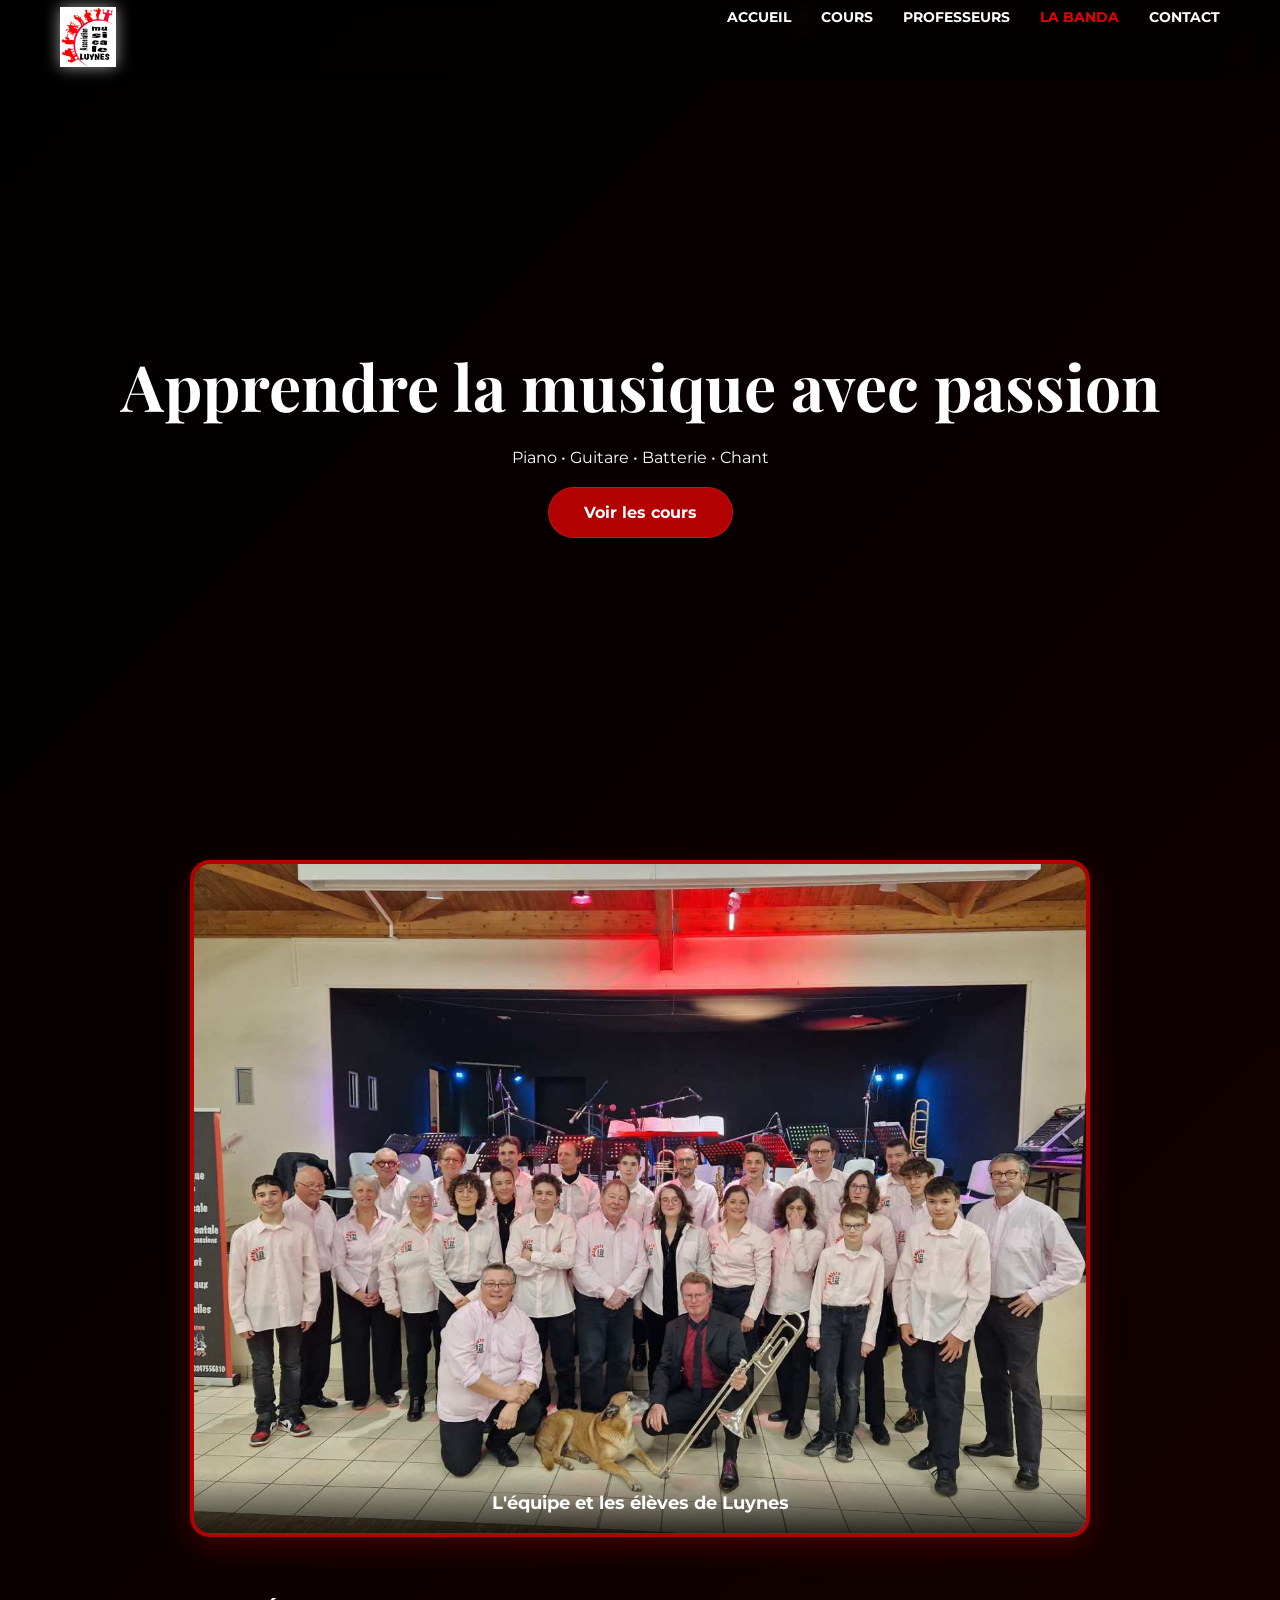
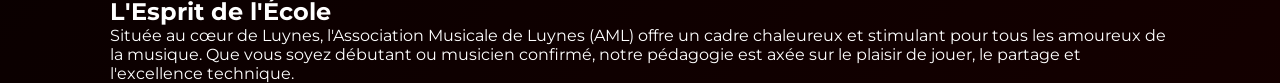
==== index.html @ e37747b6 "Add files via upload" ====
<!DOCTYPE html>
<html lang="fr">
<head>
    <meta charset="UTF-8">
    <meta name="viewport" content="width=device-width, initial-scale=1.0">
    <title>Accueil | Ecole de Musique de Luynes</title>
    <link rel="stylesheet" href="style.css">
    <link href="https://fonts.googleapis.com/css2?family=Montserrat:wght@300;400;700&family=Playfair+Display:wght@700&display=swap" rel="stylesheet">
</head>
<body>
    <div id="music-background"></div>
    
    <nav class="navbar">
        <div class="nav-container">
            <a href="index.html" class="logo">
    <img src="logo.jpg" alt="Logo AML Luynes">
</a>
            <div class="menu-toggle" id="mobile-menu">
                <span class="bar"></span>
                <span class="bar"></span>
                <span class="bar"></span>
            </div>
          <ul class="nav-links">
    <li><a href="index.html">Accueil</a></li>
    <li><a href="cours.html">Cours</a></li>
    <li><a href="professeurs.html">Professeurs</a></li>
    <li><a href="banda.html" class="active">La Banda</a></li> <!-- Nouveau -->
    <li><a href="contact.html">Contact</a></li>
</ul>
        </div>
    </nav>

    <header class="hero">
        <div class="hero-content">
            <h1>Apprendre la musique avec passion</h1>
            <p>Piano • Guitare • Batterie • Chant</p>
            <a href="cours.html" class="btn">Voir les cours</a>
        </div>
    </header>
<!-- Section Photo de Groupe -->
<section class="group-section">
    <div class="container">
        <div class="group-photo-wrapper">
            <!-- Remplacez 'groupe.jpg' par le nom de votre photo -->
            <img src="groupe.jpg" alt="photo de groupe" class="group-img-placeholder">
            <div class="photo-overlay">
                <span>L'équipe et les élèves de Luynes</span>
            </div>
        </div>
    </div>
</section>
    <section class="presentation">
        <div class="container">
            <h2>L'Esprit de l'École</h2>
            <p>Située au cœur de Luynes, l'Association Musicale de Luynes (AML) offre un cadre chaleureux et stimulant pour tous les amoureux de la musique. Que vous soyez débutant ou musicien confirmé, notre pédagogie est axée sur le plaisir de jouer, le partage et l'excellence technique.</p>
        </div>
    </section>

    <script src="script.js"></script>
</body>
</html>
---- style.css ----
:root {
    --primary: #121212;    /* Noir profond */
    --secondary: #b30000;  /* Rouge passion */
    --accent: #e60000;     /* Rouge plus vif pour le survol */
    --white: #ffffff;
    --text: #f5f5f5;
    --card-bg: rgba(255, 255, 255, 0.05); /* Fond de carte très léger */
}

* {
    margin: 0;
    padding: 0;
    box-sizing: border-box;
}

body {
    font-family: 'Montserrat', sans-serif;
    color: var(--white);
    /* Dégradé elegant Noir et Rouge sombre */
    background: linear-gradient(135deg, #000000, #1a0000, #330000, #000000);
    background-size: 400% 400%;
    animation: gradientBG 15s ease infinite;
    min-height: 100vh;
    overflow-x: hidden;
}

@keyframes gradientBG {
    0% { background-position: 0% 50%; }
    50% { background-position: 100% 50%; }
    100% { background-position: 0% 50%; }
}

#music-background {
    position: fixed;
    top: 0;
    left: 0;
    width: 100%;
    height: 100%;
    z-index: -1;
    pointer-events: none;
}

.note {
    position: absolute;
    font-size: 2rem;
    color: rgba(255, 255, 255, 0.2);
    animation: float 10s linear infinite;
}

@keyframes float {
    from { transform: translateY(110vh) rotate(0deg); opacity: 1; }
    to { transform: translateY(-10vh) rotate(360deg); opacity: 0; }
}

.container {
    max-width: 1100px;
    margin: 0 auto;
    padding: 0 20px;
}

/* Navbar */
.navbar {
    background: rgba(0, 0, 0, 0.3);
    backdrop-filter: blur(10px);
    height: 80px;
    display: flex;
    align-items: center;
    position: sticky;
    top: 0;
    z-index: 1000;
}

.nav-container {
    display: flex;
    justify-content: space-between;
    width: 100%;
    max-width: 1200px;
    margin: 0 auto;
    padding: 0 20px;
}

.logo {
    font-family: 'Playfair Display', serif;
    font-size: 1.8rem;
    color: var(--white);
    text-decoration: none;
}

.logo span { color: var(--accent); }

.nav-links {
    display: flex;
    list-style: none;
}
.logo img {
    height: 60px;
    width: auto;
    /* Ajoute une lueur blanche douce autour du logo */
    filter: drop-shadow(0 0 8px rgba(255, 255, 255, 0.6));
    transition: 0.3s;
}

.logo img:hover {
    /* La lueur devient rouge quand on passe la souris */
    filter: drop-shadow(0 0 12px rgba(179, 0, 0, 0.8));
    transform: scale(1.05);
}
.nav-links li { margin-left: 30px; }

.nav-links a {
    color: var(--white);
    text-decoration: none;
    font-weight: bold;
    transition: 0.3s;
    text-transform: uppercase;
    font-size: 0.9rem;
}

.nav-links a:hover, .nav-links a.active { color: var(--accent); }

/* Header & Sections */
.hero {
    height: 80vh;
    display: flex;
    align-items: center;
    justify-content: center;
    text-align: center;
}

.hero h1 {
    font-family: 'Playfair Display', serif;
    font-size: 4rem;
    margin-bottom: 20px;
}

.page-header {
    text-align: center;
    padding: 100px 20px;
    background: rgba(0,0,0,0.2);
}
.btn {
    display: inline-block;
    padding: 15px 35px;
    background: var(--secondary); /* Bouton Rouge */
    color: var(--white);
    text-decoration: none;
    border-radius: 50px;
    font-weight: bold;
    margin-top: 20px;
    transition: 0.3s;
    border: 1px solid rgba(255,255,255,0.1);
}

.btn:hover { 
    transform: scale(1.05); 
    background: var(--accent); /* Rouge plus clair au survol */
    box-shadow: 0 0 20px rgba(179, 0, 0, 0.4);
}


.logo span { 
    color: var(--secondary); /* "Luynes" en rouge */
}

/* Grid Cards */
.grid {
    display: grid;
    grid-template-columns: repeat(auto-fit, minmax(280px, 1fr));
    gap: 30px;
    padding: 50px 0;
}

.card {
    background: rgba(255,255,255,0.1);
    padding: 40px;
    border-radius: 20px;
    backdrop-filter: blur(5px);
    border: 1px solid rgba(255,255,255,0.2);
    text-align: center;
}

/* Professeurs */
.prof-card {
    display: flex;
    align-items: center;
    background: rgba(255, 255, 255, 0.05); /* Fond sombre léger */
    padding: 25px;
    border-radius: 20px; /* Bord arrondi élégant */
    border: 1px solid rgba(179, 0, 0, 0.2); /* Bordure rouge subtile */
    margin-bottom: 20px;
    transition: 0.3s;
}

.prof-card:hover {
    background: rgba(179, 0, 0, 0.1);
    transform: translateY(-5px);
}

.prof-img-container {
    width: 100px;
    height: 100px;
    min-width: 100px; /* Empêche l'image de rétrécir */
    border-radius: 50%;
    margin-right: 25px;
    overflow: hidden; /* Coupe ce qui dépasse du cercle */
    border: 3px solid var(--secondary); /* Cercle rouge */
    background: #222; /* Fond par défaut en attendant l'image */
}

.prof-photo {
    width: 100%;
    height: 100%;
    object-fit: cover; /* Recadre l'image automatiquement au centre */
}

.prof-info h3 {
    margin-bottom: 5px;
    color: var(--white);
    font-size: 1.2rem;
}

.prof-info p {
    color: #ccc;
    font-size: 0.9rem;
    line-height: 1.4;
}
/* Form */
.contact-flex {
    display: flex;
    gap: 50px;
    padding: 50px 0;
    flex-wrap: wrap;
}

.contact-info, .contact-form { flex: 1; min-width: 300px; }

input, textarea {
    width: 100%;
    padding: 15px;
    margin-bottom: 15px;
    border-radius: 10px;
    border: none;
    background: rgba(255,255,255,0.9);
}

/* Mobile */
.menu-toggle { display: none; cursor: pointer; }

@media (max-width: 768px) {
    .menu-toggle { display: block; }
    .nav-links {
        position: fixed;
        right: -100%;
        top: 80px;
        flex-direction: column;
        background: rgba(0,0,0,0.95);
        width: 100%;
        height: calc(100vh - 80px);
        text-align: center;
        transition: 0.3s;
    }
    .nav-links.active { right: 0; }
    .nav-links li { margin: 30px 0; }
    .hero h1 { font-size: 2.5rem; }
}

/* Style des barres du menu hamburger */
.bar {
    display: block;
    width: 25px;
    height: 3px;
    margin: 5px auto;
    -webkit-transition: all 0.3s ease-in-out;
    transition: all 0.3s ease-in-out;
    background: var(--white); /* Couleur des barres */
    border-radius: 3px;
}

/* Animation en "X" quand on clique (Optionnel mais joli) */
@media (max-width: 768px) {
    #mobile-menu.is-active .bar:nth-child(2) {
        opacity: 0;
    }
    #mobile-menu.is-active .bar:nth-child(1) {
        transform: translateY(8px) rotate(45deg);
    }
    #mobile-menu.is-active .bar:nth-child(3) {
        transform: translateY(-8px) rotate(-45deg);
    }
}

/* Style Section Photo de Groupe */
.group-section {
    padding: 60px 0;
    text-align: center;
}

.group-photo-wrapper {
    position: relative;
    max-width: 900px;
    margin: 0 auto;
    border-radius: 20px;
    overflow: hidden;
    border: 4px solid var(--secondary); /* Bordure Rouge */
    box-shadow: 0 10px 30px rgba(179, 0, 0, 0.3); /* Ombre rouge */
    transition: transform 0.3s ease;
}

.group-photo-wrapper:hover {
    transform: scale(1.02);
}

.group-img-placeholder {
    width: 100%;
    height: auto;
    display: block;
    min-height: 300px;
    background: #222; /* Fond noir en attendant la photo */
    object-fit: cover;
}

.photo-overlay {
    position: absolute;
    bottom: 0;
    left: 0;
    right: 0;
    background: linear-gradient(transparent, rgba(0,0,0,0.8));
    padding: 20px;
    color: var(--white);
    font-weight: bold;
    font-size: 1.1rem;
}

/* Style spécifique Banda */
.banda-content {
    display: flex;
    gap: 50px;
    align-items: center;
    padding: 60px 0;
    flex-wrap: wrap;
}

.banda-text { flex: 1; min-width: 300px; }
.banda-image { flex: 1; min-width: 300px; }

.banda-image img {
    width: 100%;
    border-radius: 20px;
    border: 5px solid var(--secondary);
    box-shadow: 0 10px 30px rgba(179, 0, 0, 0.4);
}

.prestation-box {
    background: rgba(179, 0, 0, 0.15); /* Fond rouge très léger */
    padding: 30px;
    border-radius: 15px;
    border-left: 5px solid var(--secondary);
    margin-top: 30px;
}

.prestation-box h3 {
    color: var(--secondary);
    margin-bottom: 15px;
}

.prestation-box ul {
    list-style: none;
    margin-bottom: 20px;
}

.prestation-box ul li {
    margin-bottom: 10px;
    padding-left: 25px;
    position: relative;
}

.prestation-box ul li::before {
    content: '✓';
    position: absolute;
    left: 0;
    color: var(--secondary);
    font-weight: bold;
}

.img-responsive {
    max-width: 100%;
    height: auto;
}

.red-text {
    color: var(--secondary);
    font-weight: bold;
    font-size: 1.2rem;
    margin: 10px 0;
}

.grid-3 {
    display: grid;
    grid-template-columns: repeat(auto-fit, minmax(250px, 1fr));
    gap: 20px;
    padding: 40px 0;
}

.director-contact {
    text-align: center;
    background: rgba(255,255,255,0.05);
    padding: 20px;
    border-radius: 15px;
    margin-bottom: 30px;
    border: 1px solid var(--secondary);
}
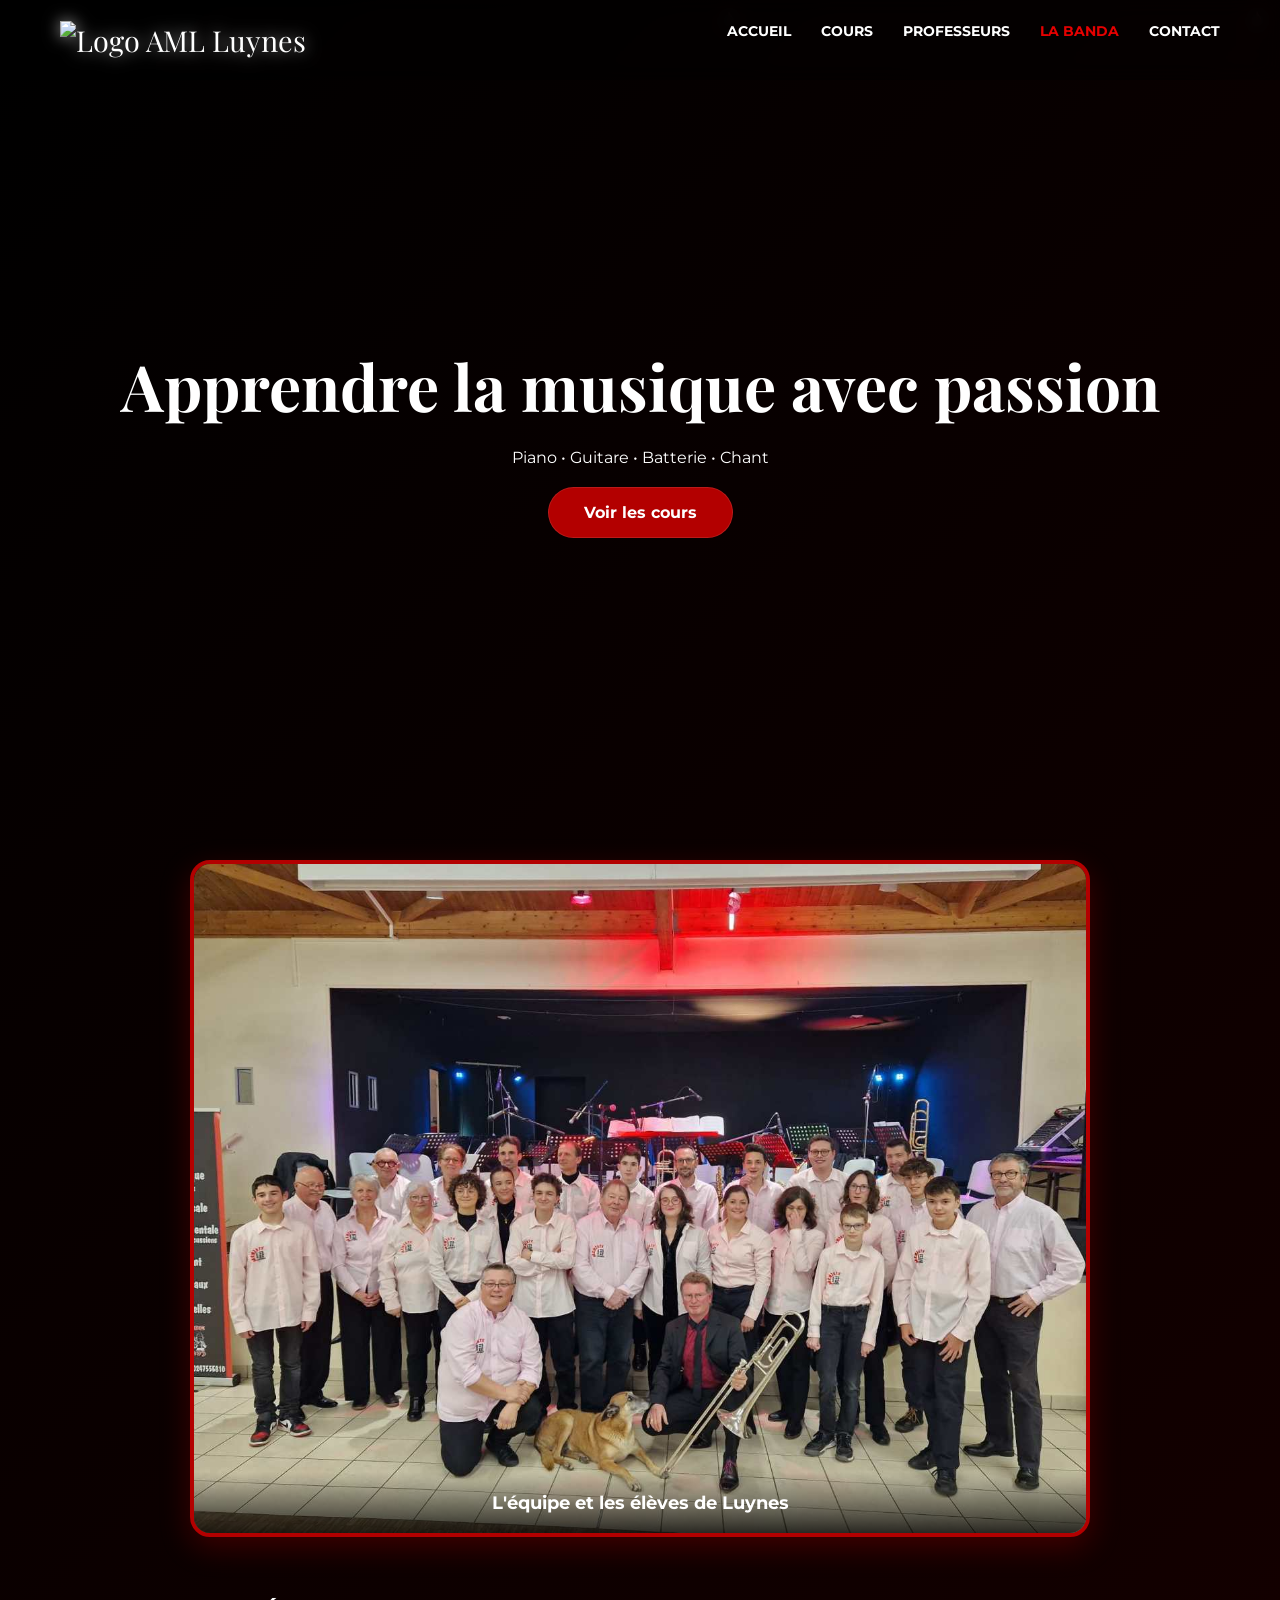
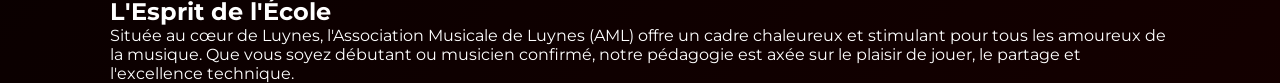
==== commit 8430bb7e: "Update index.html" ====
--- a/index.html
+++ b/index.html
@@ -13,7 +13,7 @@
     <nav class="navbar">
         <div class="nav-container">
             <a href="index.html" class="logo">
-    <img src="logo.jpg" alt="Logo AML Luynes">
+    <img src="logo.png" alt="Logo AML Luynes">
 </a>
             <div class="menu-toggle" id="mobile-menu">
                 <span class="bar"></span>
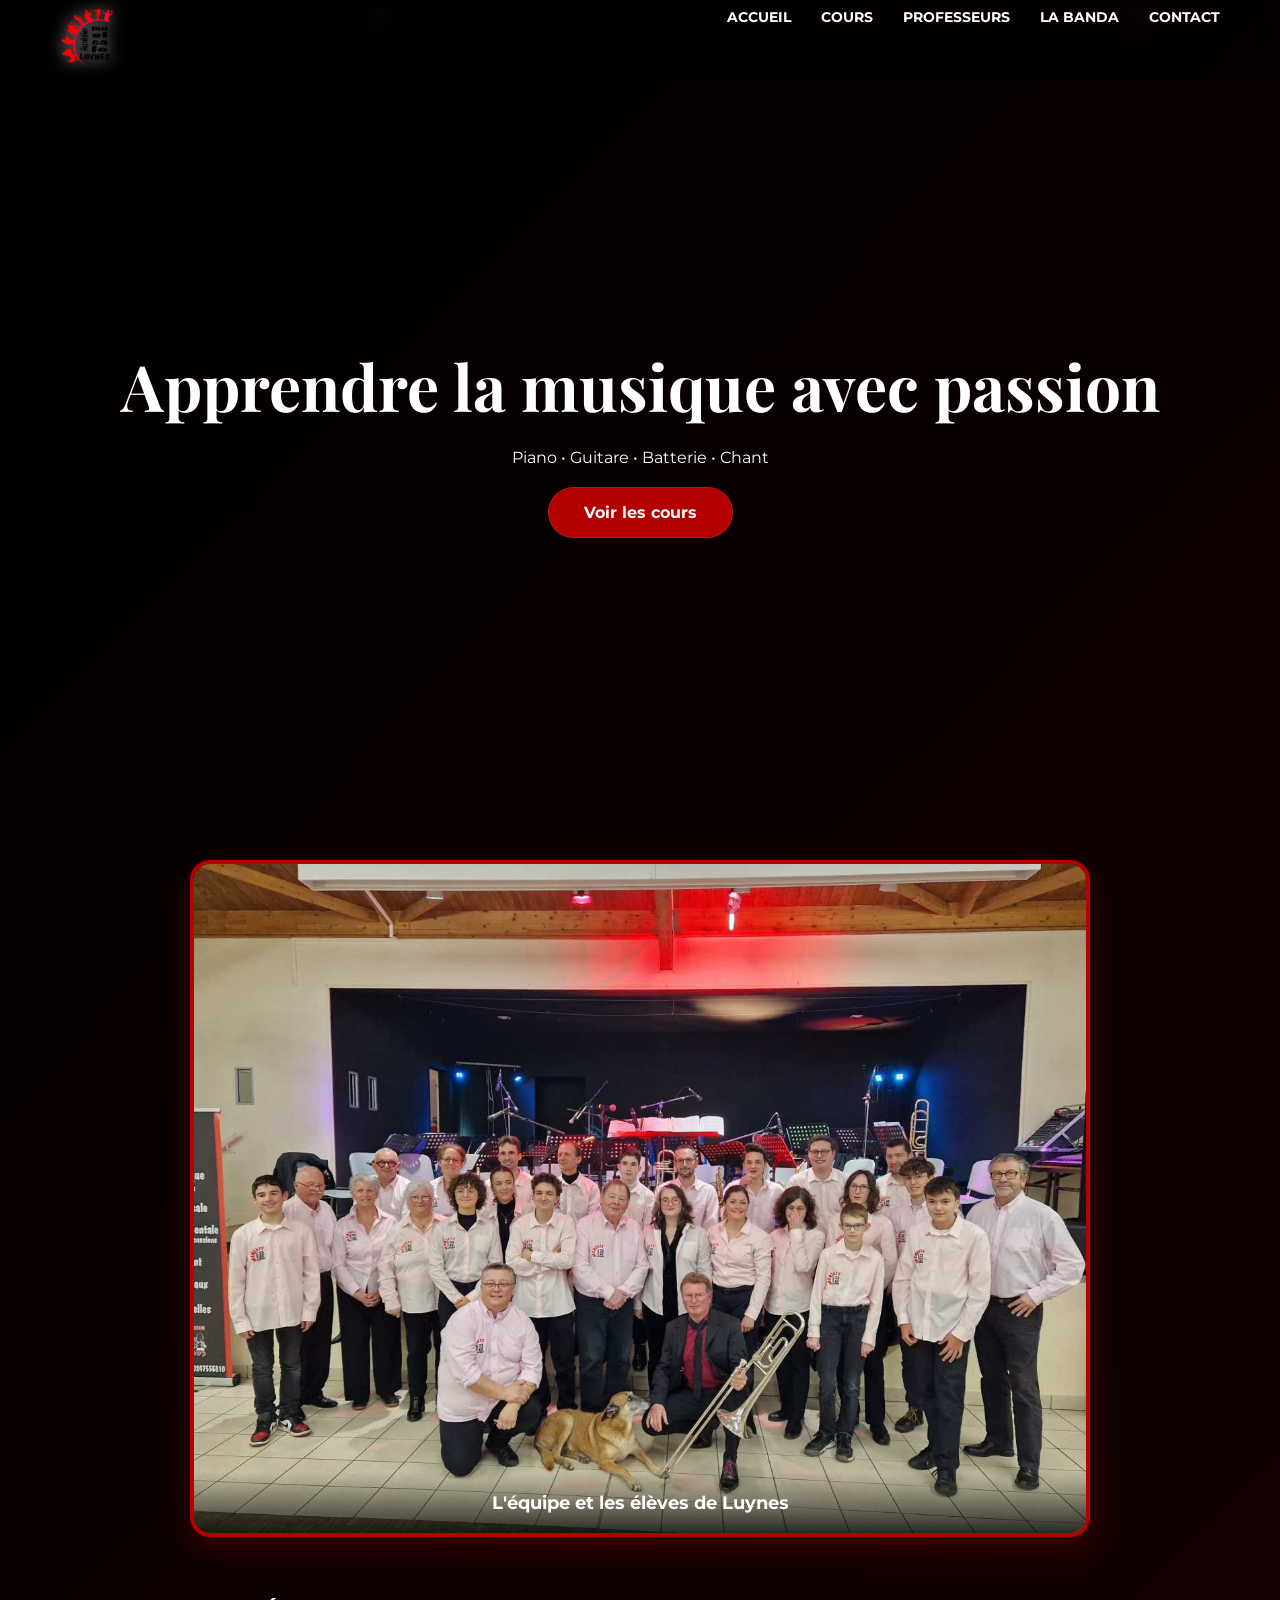
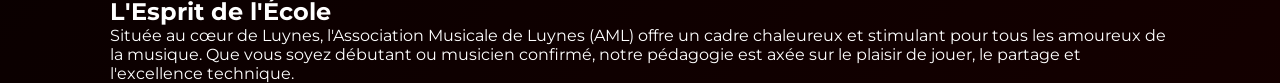
==== commit c5eaf9e5: "Add files via upload" ====
--- a/index.html
+++ b/index.html
@@ -24,7 +24,7 @@
     <li><a href="index.html">Accueil</a></li>
     <li><a href="cours.html">Cours</a></li>
     <li><a href="professeurs.html">Professeurs</a></li>
-    <li><a href="banda.html" class="active">La Banda</a></li> <!-- Nouveau -->
+    <li><a href="banda.html">La Banda</a></li> <!-- Nouveau -->
     <li><a href="contact.html">Contact</a></li>
 </ul>
         </div>
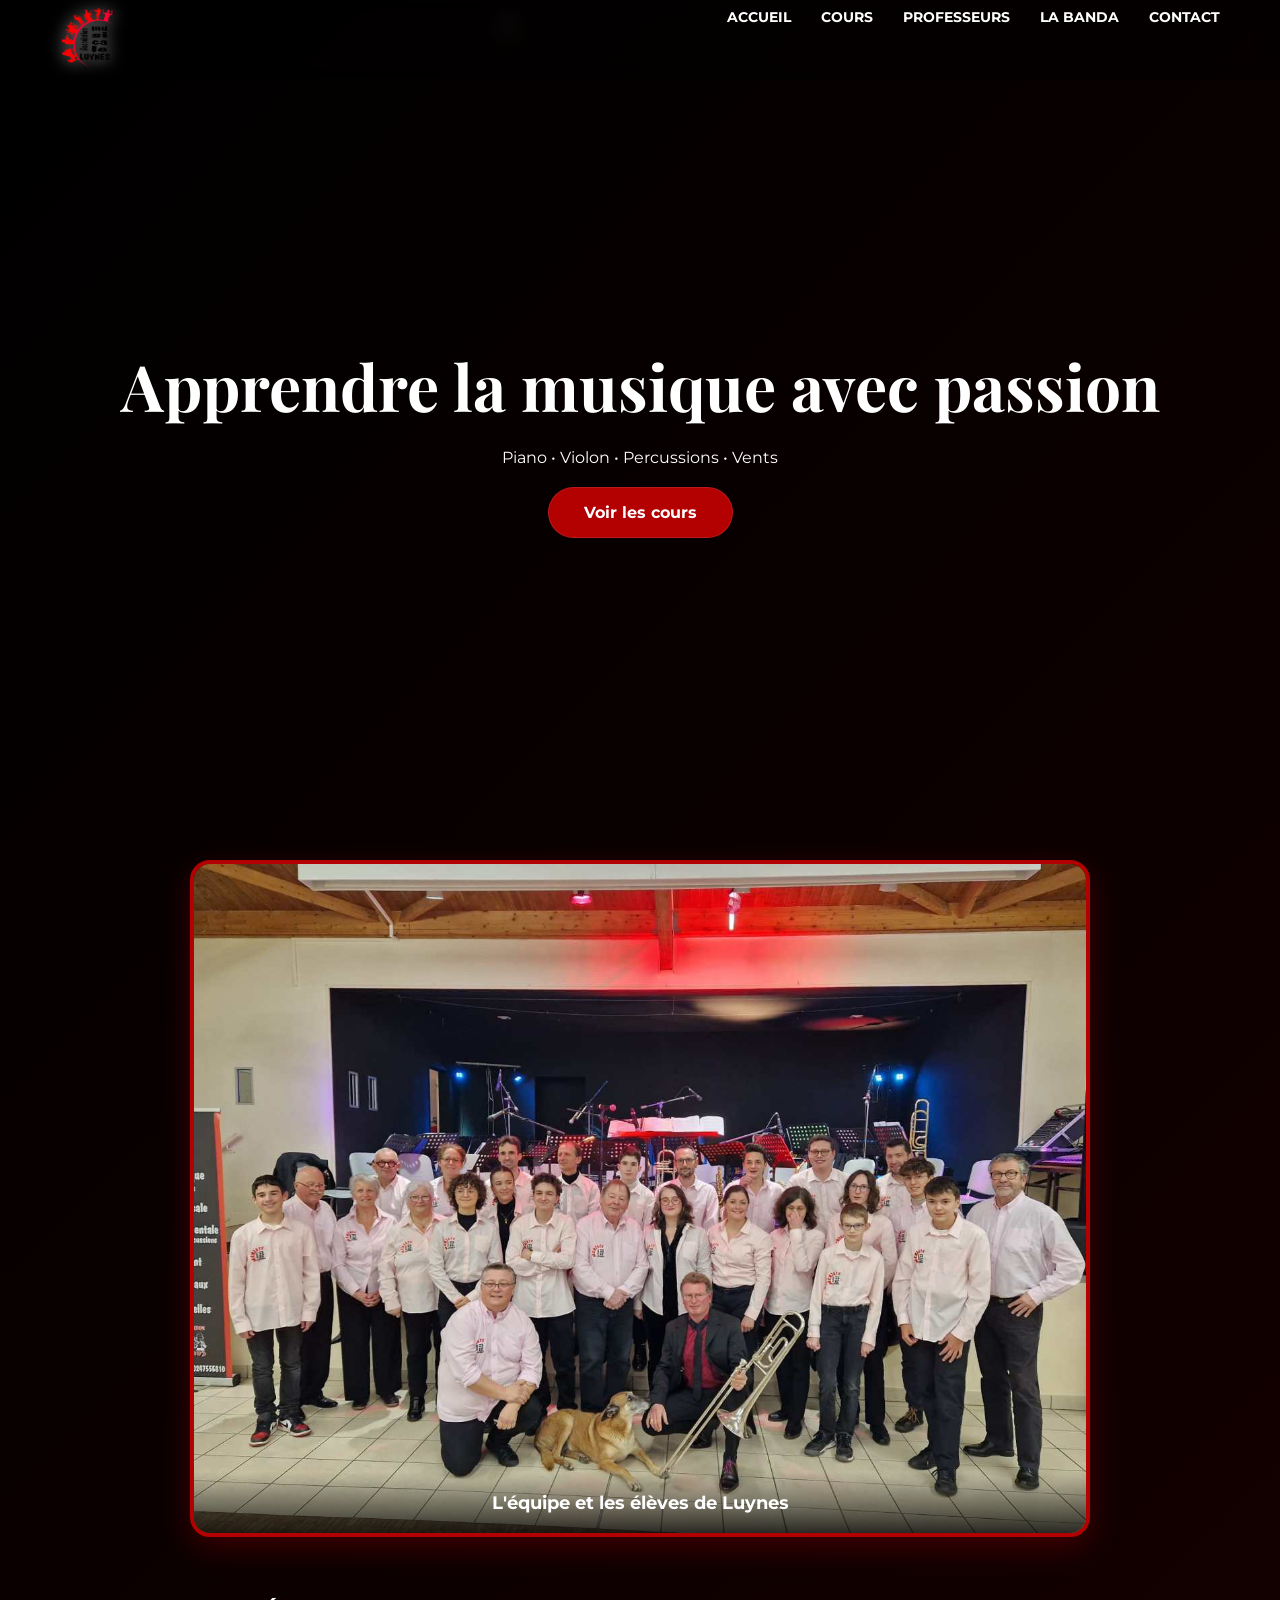
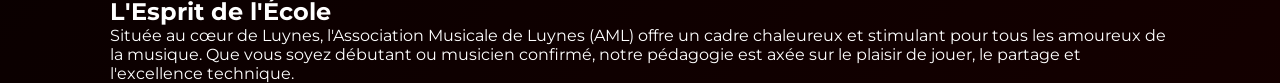
==== commit 7e84410d: "Add files via upload" ====
--- a/index.html
+++ b/index.html
@@ -33,7 +33,7 @@
     <header class="hero">
         <div class="hero-content">
             <h1>Apprendre la musique avec passion</h1>
-            <p>Piano • Guitare • Batterie • Chant</p>
+            <p>Piano • Violon • Percussions • Vents</p>
             <a href="cours.html" class="btn">Voir les cours</a>
         </div>
     </header>
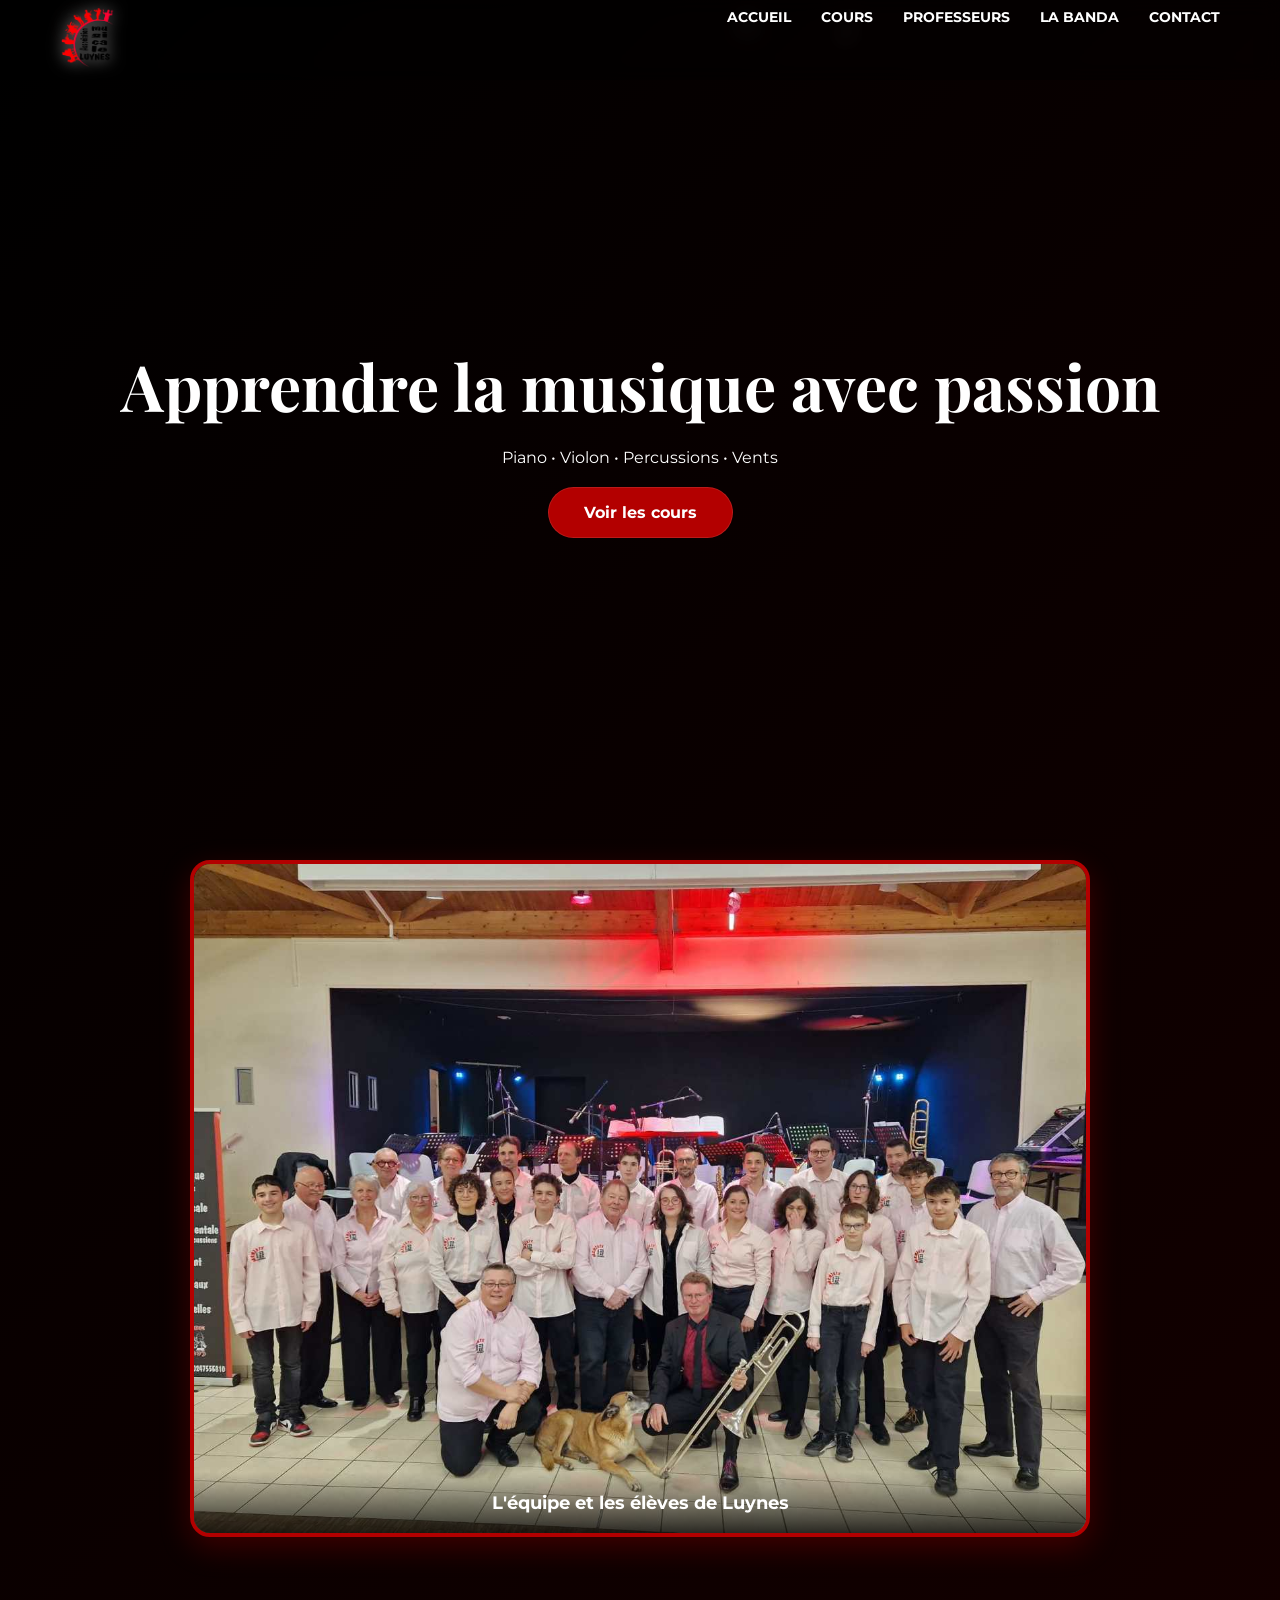
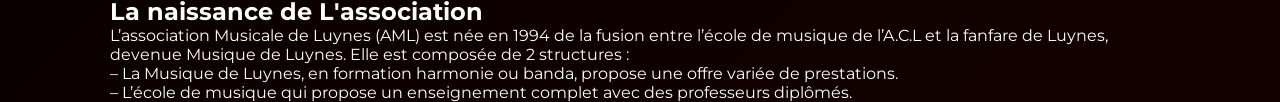
==== commit 760a716b: "Add files via upload" ====
--- a/index.html
+++ b/index.html
@@ -51,8 +51,12 @@
 </section>
     <section class="presentation">
         <div class="container">
-            <h2>L'Esprit de l'École</h2>
-            <p>Située au cœur de Luynes, l'Association Musicale de Luynes (AML) offre un cadre chaleureux et stimulant pour tous les amoureux de la musique. Que vous soyez débutant ou musicien confirmé, notre pédagogie est axée sur le plaisir de jouer, le partage et l'excellence technique.</p>
+            <h2>La naissance de L'association</h2>
+            <p>L’association Musicale de Luynes (AML) est née en 1994 de la fusion entre l’école de musique de l’A.C.L et la fanfare de Luynes, devenue Musique de Luynes. Elle est composée de 2 structures :</p>
+
+<p>– La Musique de Luynes, en formation harmonie ou banda, propose une offre variée de prestations.</p>
+
+<p>– L’école de musique qui propose un enseignement complet avec des professeurs diplômés.</p>
         </div>
     </section>
 
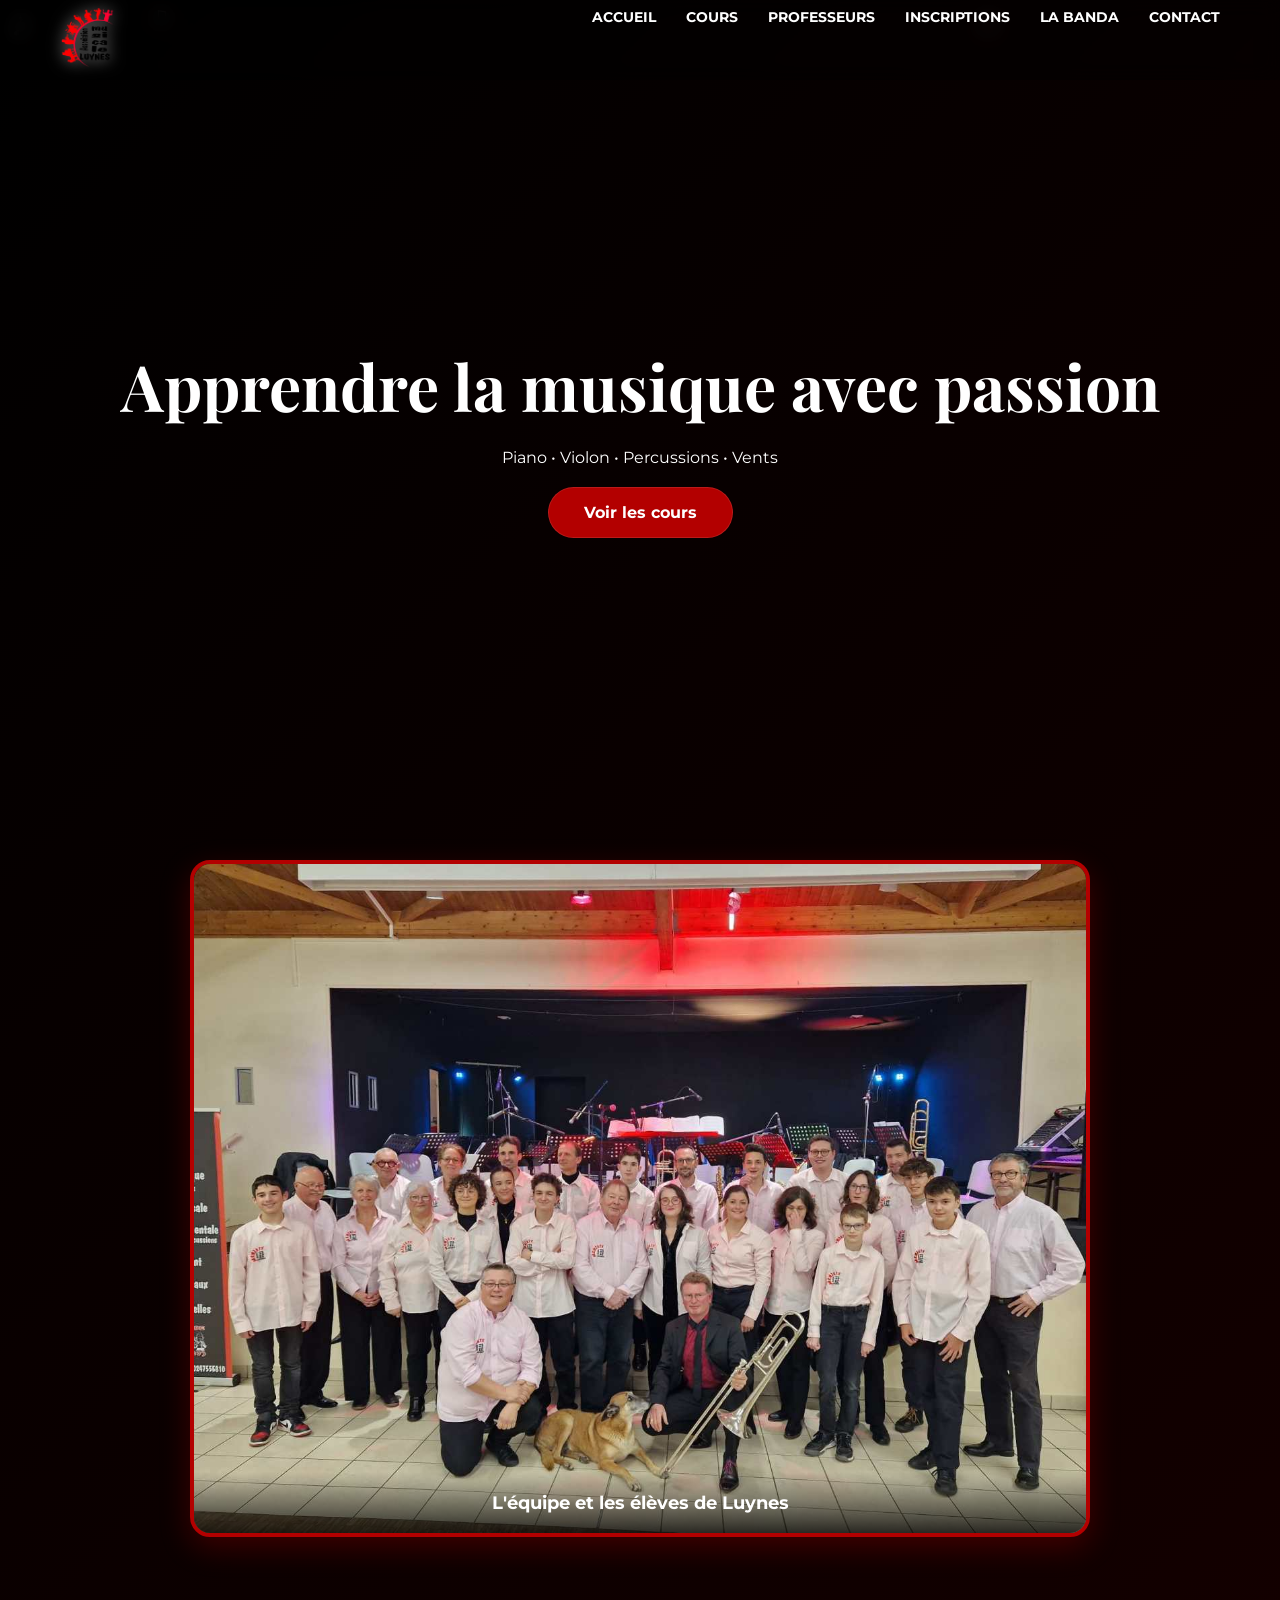
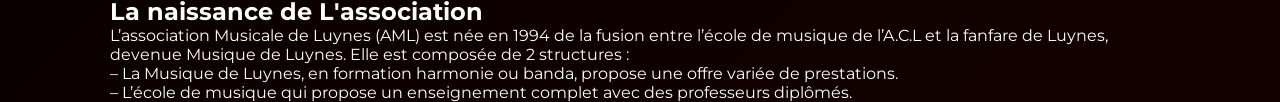
==== commit a08856d3: "Add files via upload" ====
--- a/index.html
+++ b/index.html
@@ -24,6 +24,7 @@
     <li><a href="index.html">Accueil</a></li>
     <li><a href="cours.html">Cours</a></li>
     <li><a href="professeurs.html">Professeurs</a></li>
+<li><a href="tarif.html">inscriptions</a></li>
     <li><a href="banda.html">La Banda</a></li> <!-- Nouveau -->
     <li><a href="contact.html">Contact</a></li>
 </ul>
@@ -41,7 +42,7 @@
 <section class="group-section">
     <div class="container">
         <div class="group-photo-wrapper">
-            <!-- Remplacez 'groupe.jpg' par le nom de votre photo -->
+
             <img src="groupe.jpg" alt="photo de groupe" class="group-img-placeholder">
             <div class="photo-overlay">
                 <span>L'équipe et les élèves de Luynes</span>
